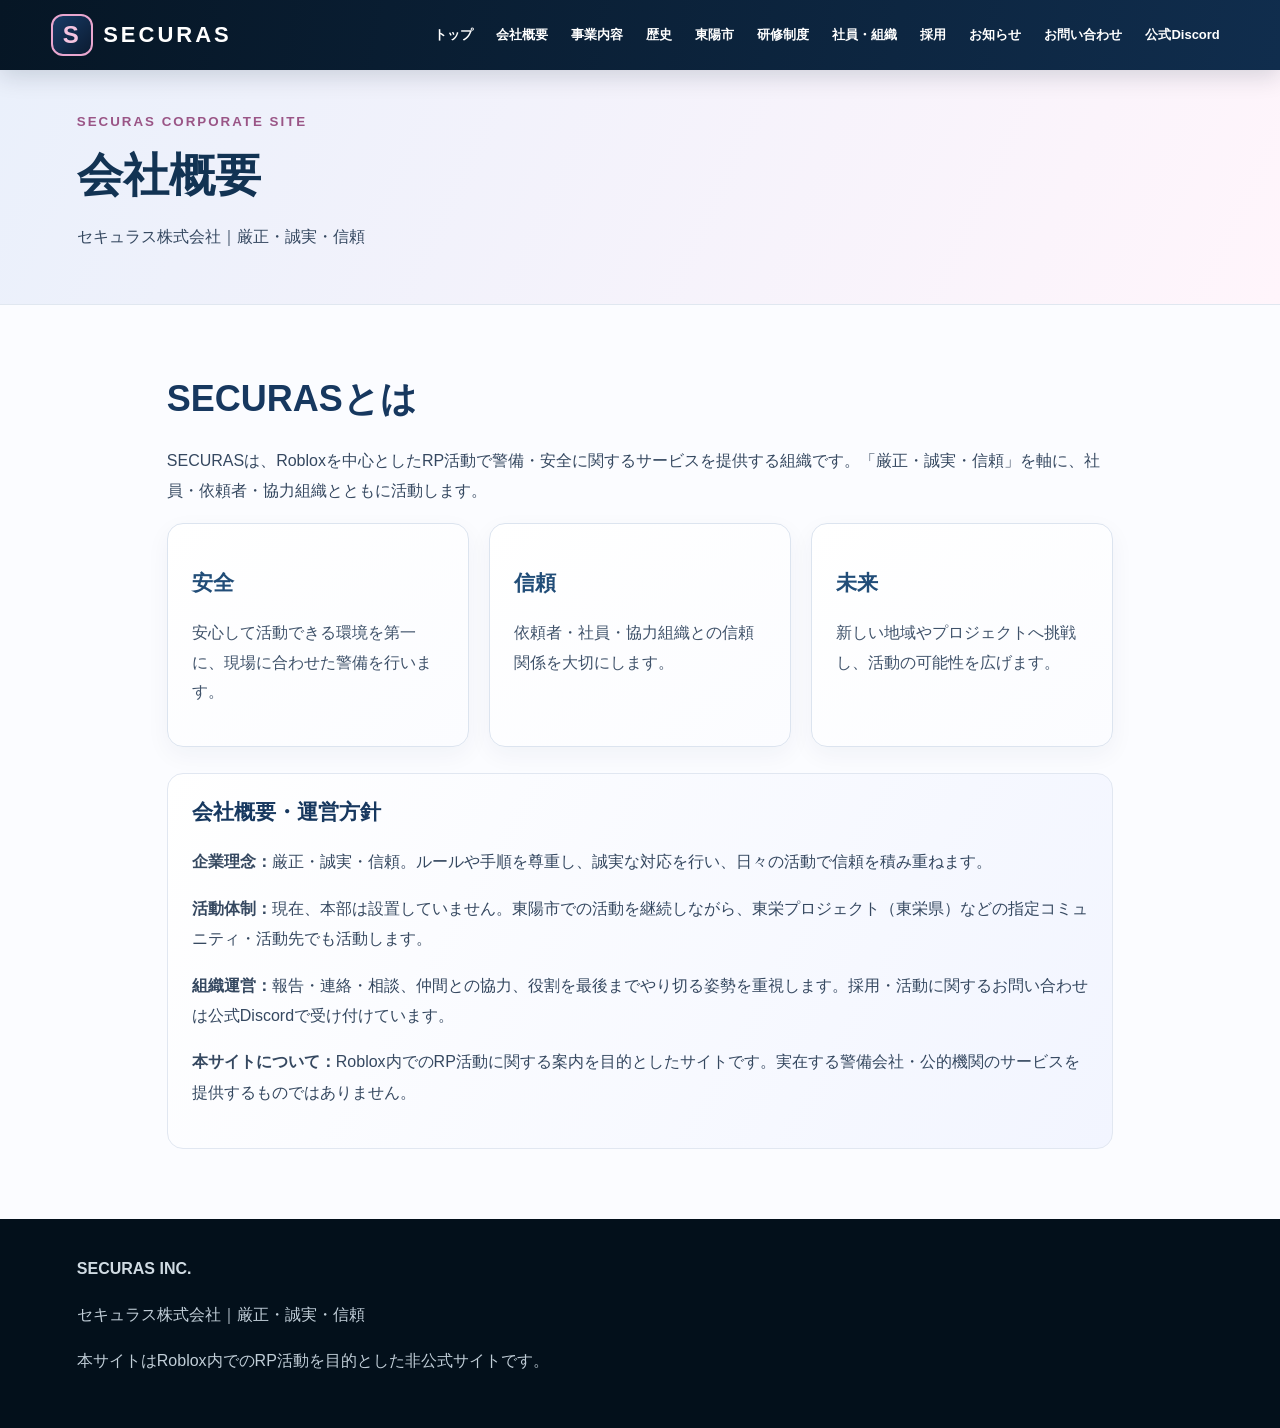
==== about.html @ ff401416 "Add separate SECURAS about page" ====
<!doctype html><html lang="ja"><head><meta charset="utf-8"><meta name="viewport" content="width=device-width,initial-scale=1"><title>会社概要｜SECURAS セキュラス株式会社</title><meta name="description" content="セキュラス株式会社の会社概要。厳正・誠実・信頼を理念に活動しています。"><style>html{scroll-behavior:smooth}body{margin:0;font-family:Arial,'Noto Sans JP',sans-serif;color:#102238;background:#f5f8fa}header{position:sticky;top:0;z-index:10;background:#061625;color:white;padding:18px 5%}header b{font-size:21px;letter-spacing:3px}nav{float:right}nav a{color:white;text-decoration:none;margin:0 8px;font-size:12px;font-weight:bold}.hero{padding:90px 7%;background:linear-gradient(120deg,#061a2d,#0d4d79);color:white}.hero h1{font-size:60px;margin:12px 0}.hero p{max-width:700px;line-height:2;color:#d8e5ed}.btn{display:inline-block;padding:12px 18px;margin:5px;border:1px solid #58b8ff;border-radius:5px;color:white;text-decoration:none;font-weight:bold;font-size:12px}.primary{background:#087de2}.wrap{max-width:1100px;margin:auto;padding:75px 6%}.alt{max-width:none;padding-left:calc((100% - 1100px)/2);padding-right:calc((100% - 1100px)/2);background:#edf3f7}h2{font-size:35px;color:#061a2d}.grid{display:grid;grid-template-columns:repeat(3,1fr);gap:18px}.card{background:white;border:1px solid #dbe4ec;border-radius:7px;padding:25px}.card h3{color:#153e61}.card p{line-height:1.9;color:#647487}.news{background:white;padding:20px 6%;border-block:1px solid #dbe4ec}.news div{margin:5px 0;font-size:13px}.badge{background:#147edc;color:white;padding:3px 7px;margin:0 8px;font-size:10px}.timeline{border-left:2px solid #c8d6e0;padding-left:28px}.event{margin-bottom:28px}.event p{color:#647487}.city{background:linear-gradient(110deg,#08243c,#0d4d79);color:white}.city h2{color:white;font-size:55px}.city p{color:#d9e7ef;line-height:2}.city .card{color:#102238}.city .card p{color:#647487}.notice{background:#eaf3fa;border-left:4px solid #1778b6;padding:20px;margin-bottom:20px}.contact{background:#061a2d;color:white}.contact h2{color:white}.contactgrid{display:grid;grid-template-columns:1fr 1fr;gap:18px}.contactbox{background:#0b2841;border:1px solid #31536b;border-radius:7px;padding:25px}.contactbox p{color:#bfd0db;line-height:1.9}footer{background:#03101b;color:#9fb1bd;padding:35px 6%}@media(max-width:800px){nav{display:none}.grid,.contactgrid{grid-template-columns:1fr}.hero h1{font-size:43px}.city h2{font-size:43px}.alt{padding-left:6%;padding-right:6%}}
/* SECURAS visibility and responsive polish */
*{box-sizing:border-box}
body{font-size:16px;line-height:1.85;color:#20334b;background:#fbfcff}
p,li{color:#354860;line-height:1.9}
h1,h2,h3,h4{color:#17385f;line-height:1.35}
h2{font-size:clamp(27px,3vw,36px);margin:0 0 22px}
h3{font-size:21px}
.hero{background:linear-gradient(120deg,#0a203c 0%,#174a78 58%,#8a79b9 100%);background-size:180% 180%;animation:securasGradient 18s ease infinite}
.hero h1,.hero p,.hero div{color:#fff}
.hero p{font-size:17px;max-width:760px}
header{display:flex;align-items:center;justify-content:space-between;gap:18px;padding:14px 4%;background:linear-gradient(100deg,#061625,#102d4d);box-shadow:0 6px 24px #071a2d28}
header b{display:inline-flex;align-items:center;gap:10px;color:#fff;font-size:22px;white-space:nowrap}
header b:before{content:"S";display:inline-flex;align-items:center;justify-content:center;width:38px;height:38px;border:2px solid #e9a7cf;border-radius:12px;background:linear-gradient(135deg,#183b66,#0b1b31);color:#f5c4e0;font-weight:900;font-size:24px}
nav{float:none;display:flex;flex-wrap:wrap;justify-content:flex-end;gap:5px}
nav a{display:inline-block;color:#fff!important;padding:8px 9px;margin:0!important;border-radius:8px;font-size:13px!important;line-height:1.4;white-space:nowrap}
nav a:hover,nav a:focus{background:#ffffff20;color:#f7cbe4!important}
.wrap{width:min(1100px,100%);padding:clamp(36px,5.5vw,75px) 6%}
.alt{padding-left:max(6%,calc((100% - 1100px)/2));padding-right:max(6%,calc((100% - 1100px)/2));background:linear-gradient(125deg,#f3f6fb,#f9f1f8)}
.grid{align-items:stretch;gap:20px}
.card{border-radius:16px;padding:24px;border-color:#dce4ef;box-shadow:0 8px 24px #1535550c;transition:transform .22s ease,box-shadow .22s ease;background:linear-gradient(145deg,#fff,#fbfcff)}
.card:hover{transform:translateY(-3px);box-shadow:0 15px 30px #15355518}
.card h3{color:#214d78}
.card p{font-size:15.5px;color:#3f526a}
.news{padding:22px max(6%,calc((100% - 1100px)/2));background:linear-gradient(105deg,#fff8fc,#f1f5ff);color:#20334b}
.news div{font-size:15px;line-height:1.8;padding:9px 0;border-bottom:1px solid #e3e8f1}
.news span:first-child{color:#344b69;font-weight:700}
.badge{display:inline-block;border-radius:999px;background:linear-gradient(110deg,#b35b93,#527ec1);padding:4px 10px;font-size:11px}
.timeline{border-left:3px solid #9baee0;padding-left:25px}
.event{position:relative;margin-bottom:26px;padding:20px 22px;border:1px solid #e1e6f0;border-radius:16px;background:linear-gradient(145deg,#fff,#fbf7fc);box-shadow:0 7px 22px #1535550a}
.event:before{content:"";position:absolute;left:-34px;top:25px;width:14px;height:14px;border-radius:50%;background:linear-gradient(135deg,#d88bb9,#7397d8);border:3px solid #fff}
.event p{color:#354860}
.city{background:linear-gradient(120deg,#08243c,#0d4d79 62%,#5b6fa6);color:#fff}
.city h2,.city h3,.city p{color:#fff}
.city .card h3{color:#17385f}.city .card p{color:#3f526a}
.notice{color:#273d58;background:linear-gradient(105deg,#f9e8f3,#e9efff);border-left-color:#c46da2;border-radius:0 12px 12px 0}
.contact{background:linear-gradient(120deg,#061a2d,#123b60 70%,#514b7d);color:#fff}
.contact h2,.contact h3,.contact p{color:#fff}
.contactbox{border-radius:15px;background:#ffffff12;border-color:#ffffff38}
.contactbox p{color:#e0e9f2}
.btn{border-radius:10px;font-size:14px;padding:12px 18px;line-height:1.5}
.primary{background:linear-gradient(110deg,#1479d1,#675fc4);border-color:transparent}
.representative-message{margin-top:28px;padding:24px;border-radius:18px;background:linear-gradient(115deg,#fff8fc,#eef2ff 58%,#eaf8f5);border:1px solid #e0e6f1;border-left:5px solid #d48ab9;box-shadow:0 10px 25px #0d2b4c10}
.representative-message h2{font-size:clamp(22px,2.5vw,29px);margin:8px 0 12px;color:#18385e}
.representative-message p{color:#354860;margin:9px 0}
.representative-message .rep-kicker{font-size:12px;font-weight:800;letter-spacing:2px;color:#934a7a}
.representative-message .rep-signature{text-align:right;font-weight:800;color:#17385f}
.company-detail{margin-top:26px;padding:24px;border-radius:16px;background:linear-gradient(120deg,#fff,#f2f5ff);border:1px solid #e1e7f1}
.company-detail h3{margin-top:0}
.brand-strip{display:grid;grid-template-columns:repeat(3,minmax(0,1fr));gap:16px;margin-top:26px}
.brand-tile{min-height:150px;border-radius:16px;padding:20px;display:flex;flex-direction:column;justify-content:flex-end;background:linear-gradient(140deg,#0b1e38,#174a78 60%,#7e6da8);color:white;border:1px solid #ffffff70}
.brand-tile strong{color:#fff;font-size:20px;letter-spacing:2px}
.brand-tile span{color:#f1d7e8;font-size:13px;margin-top:6px}
@keyframes securasGradient{0%,100%{background-position:0% 50%}50%{background-position:100% 50%}}
@media(max-width:980px){header{align-items:flex-start;flex-direction:column}nav{justify-content:flex-start;width:100%}nav a{font-size:12px!important}.grid{grid-template-columns:repeat(2,minmax(0,1fr))}}
@media(max-width:620px){body{font-size:15px}header{padding:12px 5%}nav{display:flex;flex-wrap:nowrap;overflow-x:auto;max-width:100%;padding-bottom:5px;justify-content:flex-start}nav a{flex:0 0 auto}.hero{padding:54px 6%}.hero h1{font-size:clamp(34px,9vw,43px)}.wrap{padding:40px 6%}.grid,.contactgrid,.brand-strip{grid-template-columns:1fr}.city h2{font-size:40px}.card{padding:20px}.representative-message{padding:19px}.event{padding:17px}.event:before{left:-34px}}
@media(prefers-reduced-motion:reduce){.hero{animation:none}.card{transition:none}}

*{box-sizing:border-box}body{font-size:16px;line-height:1.85;color:#20334b;background:#fbfcff}
p,li{color:#354860;line-height:1.9}h1,h2,h3,h4{color:#17385f;line-height:1.35}
header{display:flex;align-items:center;justify-content:space-between;gap:18px;padding:14px 4%;background:linear-gradient(100deg,#061625,#102d4d);box-shadow:0 6px 24px #071a2d28}
header b{display:inline-flex;align-items:center;gap:10px;color:#fff;font-size:22px;white-space:nowrap}
header b:before{content:"S";display:inline-flex;align-items:center;justify-content:center;width:38px;height:38px;border:2px solid #e9a7cf;border-radius:12px;background:linear-gradient(135deg,#183b66,#0b1b31);color:#f5c4e0;font-weight:900;font-size:24px}
nav{float:none;display:flex;flex-wrap:wrap;justify-content:flex-end;gap:5px}
nav a{display:inline-block;color:white!important;text-decoration:none;padding:8px 9px;border-radius:8px;font-size:13px;font-weight:bold;line-height:1.4;white-space:nowrap}
nav a:hover,nav a:focus{background:#ffffff20;color:#f7cbe4!important}
.page-heading{padding:36px 6%;background:linear-gradient(115deg,#eaf0fb,#fff5fb);border-bottom:1px solid #e0e7f0}
.page-heading small{font-weight:800;letter-spacing:2px;color:#9a5586}
.page-heading h1{font-size:clamp(30px,4vw,46px);margin:8px 0;color:#123353}
.wrap{width:min(1100px,100%);padding:clamp(36px,5.5vw,75px) 6%;margin:auto}
.alt{padding-left:max(6%,calc((100% - 1100px)/2));padding-right:max(6%,calc((100% - 1100px)/2));background:linear-gradient(125deg,#f3f6fb,#f9f1f8)}
.grid{align-items:stretch;gap:20px}.card{border-radius:16px;padding:24px;border:1px solid #dce4ef;box-shadow:0 8px 24px #1535550c;transition:transform .22s ease,box-shadow .22s ease;background:linear-gradient(145deg,#fff,#fbfcff)}
.card:hover{transform:translateY(-3px);box-shadow:0 15px 30px #15355518}.card h3{color:#214d78}.card p{font-size:15.5px;color:#3f526a}
.news{padding:22px max(6%,calc((100% - 1100px)/2));background:linear-gradient(105deg,#fff8fc,#f1f5ff);color:#20334b}
.news div{font-size:15px;line-height:1.8;padding:9px 0;border-bottom:1px solid #e3e8f1}
.badge{display:inline-block;border-radius:999px;background:linear-gradient(110deg,#b35b93,#527ec1);color:white;padding:4px 10px;font-size:11px}
.timeline{border-left:3px solid #9baee0;padding-left:25px}.event{position:relative;margin-bottom:26px;padding:20px 22px;border:1px solid #e1e6f0;border-radius:16px;background:linear-gradient(145deg,#fff,#fbf7fc);box-shadow:0 7px 22px #1535550a}
.event:before{content:"";position:absolute;left:-34px;top:25px;width:14px;height:14px;border-radius:50%;background:linear-gradient(135deg,#d88bb9,#7397d8);border:3px solid #fff}
.city{background:linear-gradient(120deg,#08243c,#0d4d79 62%,#5b6fa6);color:white}.city h2,.city h3,.city p{color:white}.city .card h3{color:#17385f}.city .card p{color:#3f526a}
.notice{color:#273d58;background:linear-gradient(105deg,#f9e8f3,#e9efff);border-left:4px solid #c46da2;border-radius:0 12px 12px 0;padding:20px;margin-bottom:20px}
.contact{background:linear-gradient(120deg,#061a2d,#123b60 70%,#514b7d);color:white}.contact h2,.contact h3,.contact p{color:white}
.contactgrid{display:grid;grid-template-columns:repeat(2,minmax(0,1fr));gap:18px}.contactbox{border-radius:15px;background:#ffffff12;border:1px solid #ffffff38;padding:25px}.contactbox p{color:#e0e9f2}
.btn{display:inline-block;border-radius:10px;font-size:14px;padding:12px 18px;line-height:1.5;margin:5px;border:1px solid #58b8ff;color:inherit;text-decoration:none;font-weight:bold}
.primary{background:linear-gradient(110deg,#1479d1,#675fc4);border-color:transparent;color:white}
.representative-message{margin:28px auto;padding:24px;border-radius:18px;background:linear-gradient(115deg,#fff8fc,#eef2ff 58%,#eaf8f5);border:1px solid #e0e6f1;border-left:5px solid #d48ab9;box-shadow:0 10px 25px #0d2b4c10;max-width:1100px}
.representative-message h2{font-size:clamp(22px,2.5vw,29px);margin:8px 0 12px;color:#18385e}
.representative-message .rep-kicker{font-size:12px;font-weight:800;letter-spacing:2px;color:#934a7a}
.representative-message .rep-signature{text-align:right;font-weight:800;color:#17385f}
.company-detail{margin-top:26px;padding:24px;border-radius:16px;background:linear-gradient(120deg,#fff,#f2f5ff);border:1px solid #e1e7f1}
.brand-strip{display:grid;grid-template-columns:repeat(3,minmax(0,1fr));gap:16px;margin:26px auto;max-width:1100px}
.brand-tile{min-height:150px;border-radius:16px;padding:20px;display:flex;flex-direction:column;justify-content:flex-end;background:linear-gradient(140deg,#0b1e38,#174a78 60%,#7e6da8);color:white;border:1px solid #ffffff70}
.brand-tile strong{color:white;font-size:20px;letter-spacing:2px}.brand-tile span{color:#f1d7e8;font-size:13px;margin-top:6px}
footer{background:#03101b;color:#d0dbe3;padding:35px 6%}footer p{color:#c1ced8}
@keyframes securasGradient{0%,100%{background-position:0% 50%}50%{background-position:100% 50%}}
.hero{background:linear-gradient(120deg,#0a203c 0%,#174a78 58%,#8a79b9 100%);background-size:180% 180%;animation:securasGradient 18s ease infinite;color:white}
.hero h1,.hero p,.hero div{color:white}.hero p{font-size:17px;max-width:760px}
@media(max-width:980px){header{align-items:flex-start;flex-direction:column}nav{justify-content:flex-start;width:100%}.grid{grid-template-columns:repeat(2,minmax(0,1fr))}}
@media(max-width:620px){body{font-size:15px}header{padding:12px 5%}nav{flex-wrap:nowrap;overflow-x:auto;max-width:100%;padding-bottom:5px;justify-content:flex-start}nav a{flex:0 0 auto}.hero{padding:54px 6%}.hero h1{font-size:clamp(34px,9vw,43px)}.wrap{padding:40px 6%}.grid,.contactgrid,.brand-strip{grid-template-columns:1fr}.city h2{font-size:40px}.card{padding:20px}.event{padding:17px}.event:before{left:-34px}}
@media(prefers-reduced-motion:reduce){.hero{animation:none}.card{transition:none}}
</style></head><body><header><a href="index.html" style="color:white;text-decoration:none"><b>SECURAS</b></a><nav><a href="index.html">トップ</a><a href="about.html">会社概要</a><a href="business.html">事業内容</a><a href="history.html">歴史</a><a href="toyo.html">東陽市</a><a href="training.html">研修制度</a><a href="people.html">社員・組織</a><a href="recruit.html">採用</a><a href="news.html">お知らせ</a><a href="contact.html">お問い合わせ</a><a href="https://discord.gg/m7aD3rVCu8" target="_blank" rel="noopener">公式Discord</a></nav></header><div class="page-heading"><small>SECURAS CORPORATE SITE</small><h1>会社概要</h1><p>セキュラス株式会社｜厳正・誠実・信頼</p></div><section class="wrap" id="about"><h2>SECURASとは</h2><p>SECURASは、Robloxを中心としたRP活動で警備・安全に関するサービスを提供する組織です。「厳正・誠実・信頼」を軸に、社員・依頼者・協力組織とともに活動します。</p><div class="grid"><div class="card"><h3>安全</h3><p>安心して活動できる環境を第一に、現場に合わせた警備を行います。</p></div><div class="card"><h3>信頼</h3><p>依頼者・社員・協力組織との信頼関係を大切にします。</p></div><div class="card"><h3>未来</h3><p>新しい地域やプロジェクトへ挑戦し、活動の可能性を広げます。</p></div></div><div class="company-detail"><h3>会社概要・運営方針</h3><p><strong>企業理念：</strong>厳正・誠実・信頼。ルールや手順を尊重し、誠実な対応を行い、日々の活動で信頼を積み重ねます。</p><p><strong>活動体制：</strong>現在、本部は設置していません。東陽市での活動を継続しながら、東栄プロジェクト（東栄県）などの指定コミュニティ・活動先でも活動します。</p><p><strong>組織運営：</strong>報告・連絡・相談、仲間との協力、役割を最後までやり切る姿勢を重視します。採用・活動に関するお問い合わせは公式Discordで受け付けています。</p><p><strong>本サイトについて：</strong>Roblox内でのRP活動に関する案内を目的としたサイトです。実在する警備会社・公的機関のサービスを提供するものではありません。</p></div></div></section><footer><b>SECURAS INC.</b><p>セキュラス株式会社｜厳正・誠実・信頼</p><p>本サイトはRoblox内でのRP活動を目的とした非公式サイトです。</p></footer></body></html>
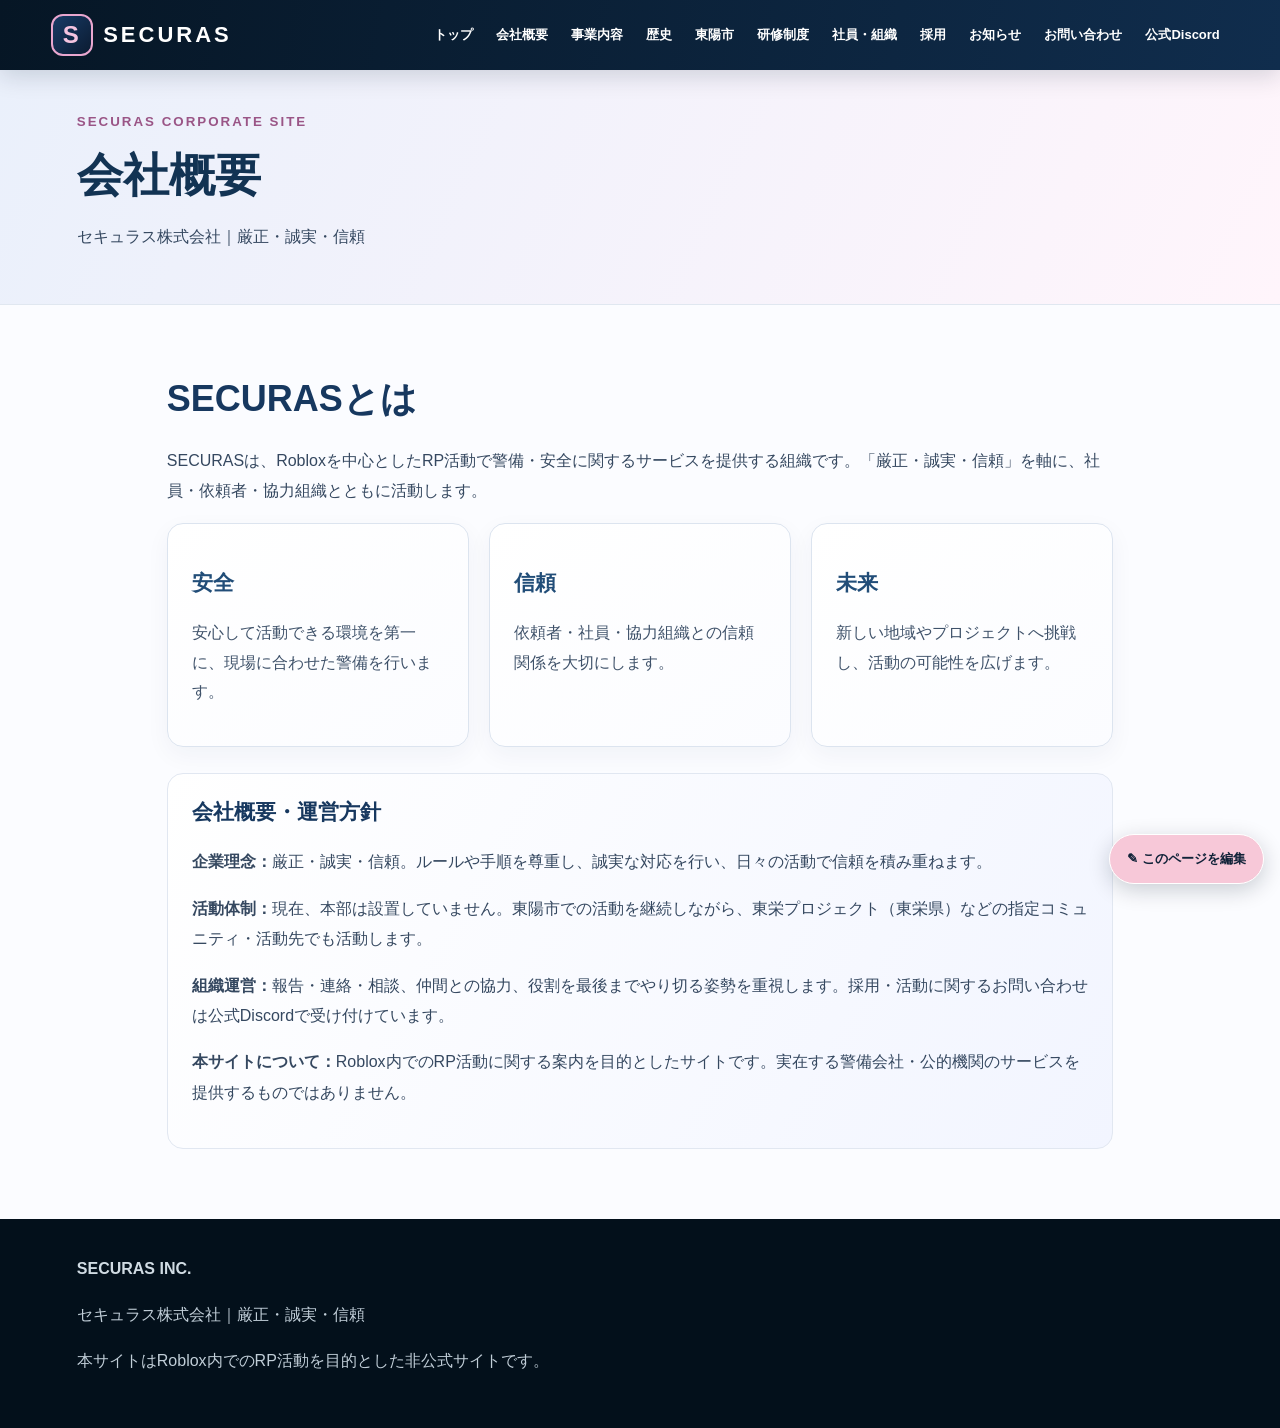
==== commit 85abd77b: "Add page-level edit shortcut" ====
--- a/about.html
+++ b/about.html
@@ -97,4 +97,4 @@
 @media(max-width:980px){header{align-items:flex-start;flex-direction:column}nav{justify-content:flex-start;width:100%}.grid{grid-template-columns:repeat(2,minmax(0,1fr))}}
 @media(max-width:620px){body{font-size:15px}header{padding:12px 5%}nav{flex-wrap:nowrap;overflow-x:auto;max-width:100%;padding-bottom:5px;justify-content:flex-start}nav a{flex:0 0 auto}.hero{padding:54px 6%}.hero h1{font-size:clamp(34px,9vw,43px)}.wrap{padding:40px 6%}.grid,.contactgrid,.brand-strip{grid-template-columns:1fr}.city h2{font-size:40px}.card{padding:20px}.event{padding:17px}.event:before{left:-34px}}
 @media(prefers-reduced-motion:reduce){.hero{animation:none}.card{transition:none}}
-</style></head><body><header><a href="index.html" style="color:white;text-decoration:none"><b>SECURAS</b></a><nav><a href="index.html">トップ</a><a href="about.html">会社概要</a><a href="business.html">事業内容</a><a href="history.html">歴史</a><a href="toyo.html">東陽市</a><a href="training.html">研修制度</a><a href="people.html">社員・組織</a><a href="recruit.html">採用</a><a href="news.html">お知らせ</a><a href="contact.html">お問い合わせ</a><a href="https://discord.gg/m7aD3rVCu8" target="_blank" rel="noopener">公式Discord</a></nav></header><div class="page-heading"><small>SECURAS CORPORATE SITE</small><h1>会社概要</h1><p>セキュラス株式会社｜厳正・誠実・信頼</p></div><section class="wrap" id="about"><h2>SECURASとは</h2><p>SECURASは、Robloxを中心としたRP活動で警備・安全に関するサービスを提供する組織です。「厳正・誠実・信頼」を軸に、社員・依頼者・協力組織とともに活動します。</p><div class="grid"><div class="card"><h3>安全</h3><p>安心して活動できる環境を第一に、現場に合わせた警備を行います。</p></div><div class="card"><h3>信頼</h3><p>依頼者・社員・協力組織との信頼関係を大切にします。</p></div><div class="card"><h3>未来</h3><p>新しい地域やプロジェクトへ挑戦し、活動の可能性を広げます。</p></div></div><div class="company-detail"><h3>会社概要・運営方針</h3><p><strong>企業理念：</strong>厳正・誠実・信頼。ルールや手順を尊重し、誠実な対応を行い、日々の活動で信頼を積み重ねます。</p><p><strong>活動体制：</strong>現在、本部は設置していません。東陽市での活動を継続しながら、東栄プロジェクト（東栄県）などの指定コミュニティ・活動先でも活動します。</p><p><strong>組織運営：</strong>報告・連絡・相談、仲間との協力、役割を最後までやり切る姿勢を重視します。採用・活動に関するお問い合わせは公式Discordで受け付けています。</p><p><strong>本サイトについて：</strong>Roblox内でのRP活動に関する案内を目的としたサイトです。実在する警備会社・公的機関のサービスを提供するものではありません。</p></div></div></section><footer><b>SECURAS INC.</b><p>セキュラス株式会社｜厳正・誠実・信頼</p><p>本サイトはRoblox内でのRP活動を目的とした非公式サイトです。</p></footer></body></html>+</style></head><body><header><a href="index.html" style="color:white;text-decoration:none"><b>SECURAS</b></a><nav><a href="index.html">トップ</a><a href="about.html">会社概要</a><a href="business.html">事業内容</a><a href="history.html">歴史</a><a href="toyo.html">東陽市</a><a href="training.html">研修制度</a><a href="people.html">社員・組織</a><a href="recruit.html">採用</a><a href="news.html">お知らせ</a><a href="contact.html">お問い合わせ</a><a href="https://discord.gg/m7aD3rVCu8" target="_blank" rel="noopener">公式Discord</a></nav></header><div class="page-heading"><small>SECURAS CORPORATE SITE</small><h1>会社概要</h1><p>セキュラス株式会社｜厳正・誠実・信頼</p></div><section class="wrap" id="about"><h2>SECURASとは</h2><p>SECURASは、Robloxを中心としたRP活動で警備・安全に関するサービスを提供する組織です。「厳正・誠実・信頼」を軸に、社員・依頼者・協力組織とともに活動します。</p><div class="grid"><div class="card"><h3>安全</h3><p>安心して活動できる環境を第一に、現場に合わせた警備を行います。</p></div><div class="card"><h3>信頼</h3><p>依頼者・社員・協力組織との信頼関係を大切にします。</p></div><div class="card"><h3>未来</h3><p>新しい地域やプロジェクトへ挑戦し、活動の可能性を広げます。</p></div></div><div class="company-detail"><h3>会社概要・運営方針</h3><p><strong>企業理念：</strong>厳正・誠実・信頼。ルールや手順を尊重し、誠実な対応を行い、日々の活動で信頼を積み重ねます。</p><p><strong>活動体制：</strong>現在、本部は設置していません。東陽市での活動を継続しながら、東栄プロジェクト（東栄県）などの指定コミュニティ・活動先でも活動します。</p><p><strong>組織運営：</strong>報告・連絡・相談、仲間との協力、役割を最後までやり切る姿勢を重視します。採用・活動に関するお問い合わせは公式Discordで受け付けています。</p><p><strong>本サイトについて：</strong>Roblox内でのRP活動に関する案内を目的としたサイトです。実在する警備会社・公的機関のサービスを提供するものではありません。</p></div></div></section><footer><b>SECURAS INC.</b><p>セキュラス株式会社｜厳正・誠実・信頼</p><p>本サイトはRoblox内でのRP活動を目的とした非公式サイトです。</p></footer><a class="securas-edit-link" href="https://github.com/Oshun1019/-securas-website/edit/main/about.html" target="_blank" rel="noopener">✎ このページを編集</a><style>.securas-edit-link{position:fixed;right:16px;bottom:16px;z-index:9999;background:#f7c8d8;color:#102238;text-decoration:none;font-size:13px;font-weight:700;padding:12px 17px;border-radius:999px;box-shadow:0 6px 22px #06162533;border:1px solid #fff;transition:transform .2s,box-shadow .2s}.securas-edit-link:hover{transform:translateY(-2px);box-shadow:0 9px 26px #06162544}@media(max-width:600px){.securas-edit-link{right:10px;bottom:10px;padding:10px 13px;font-size:12px}}</style></body></html>
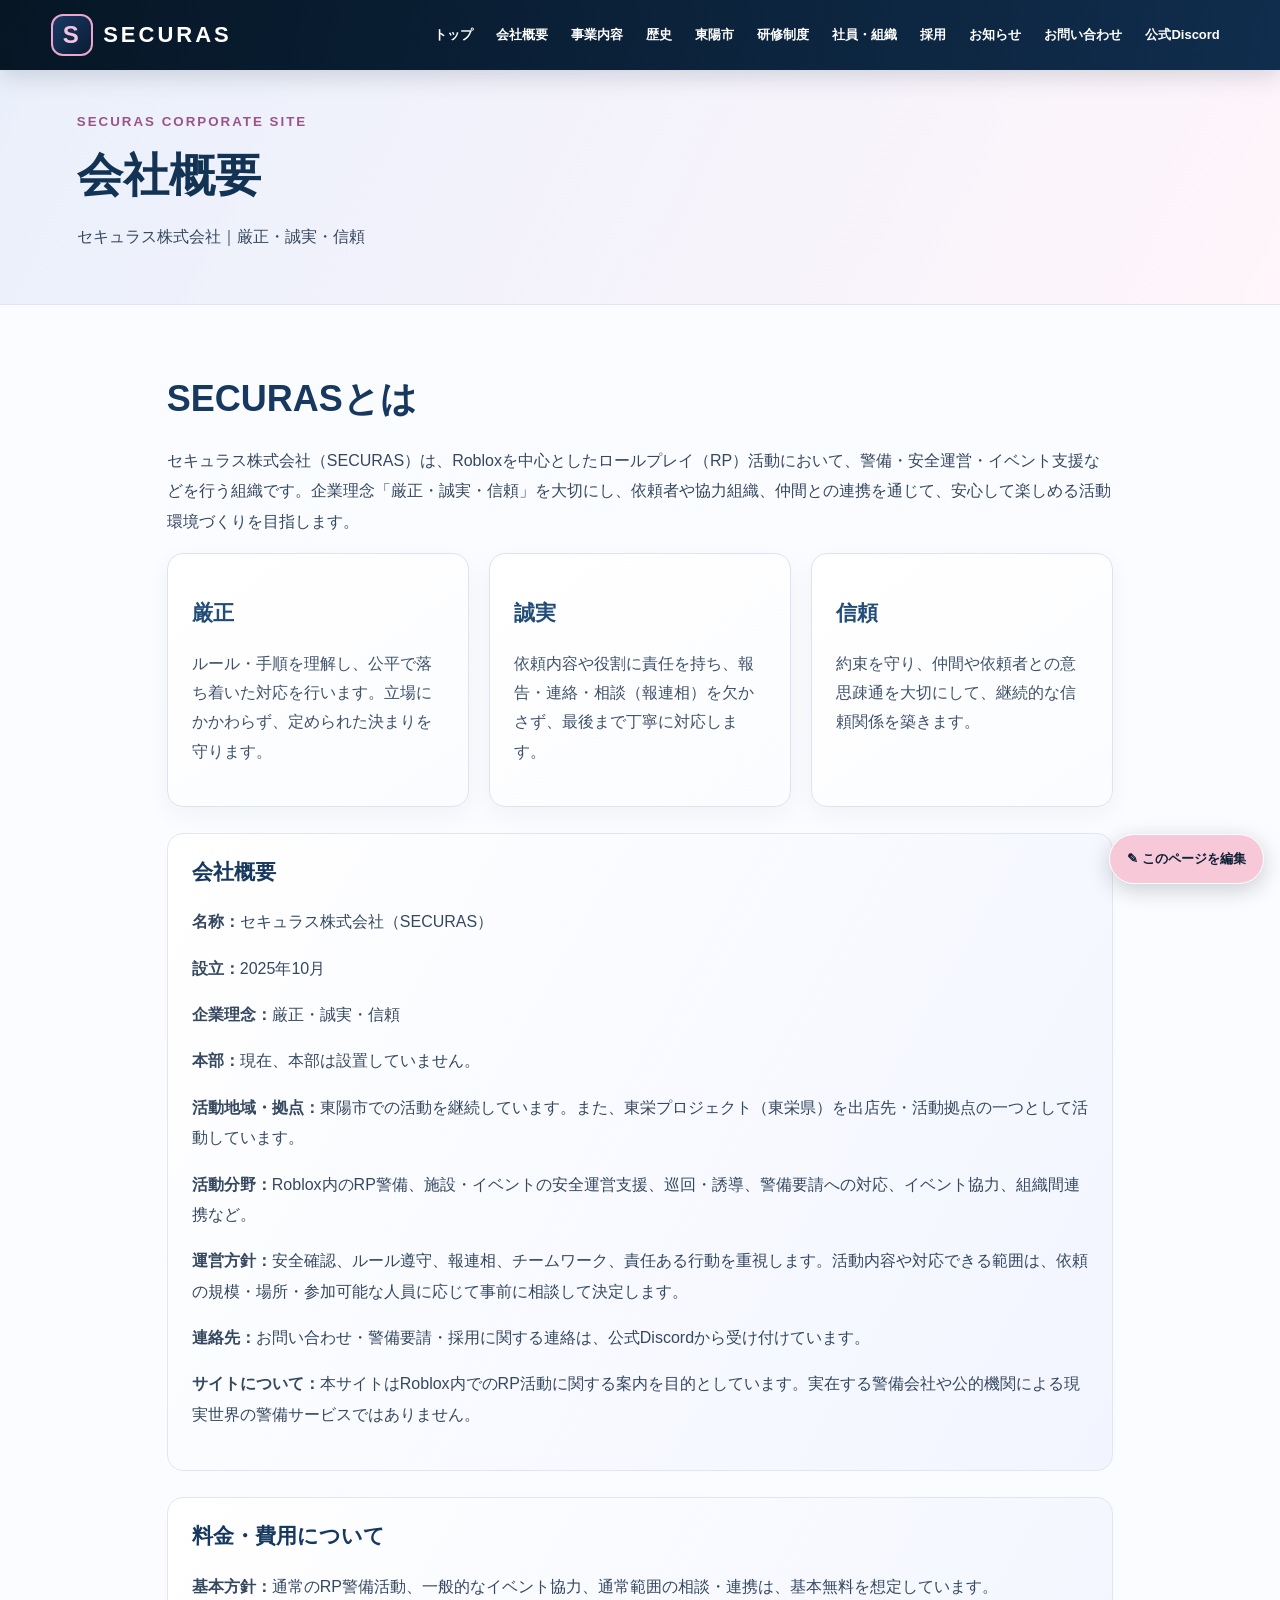
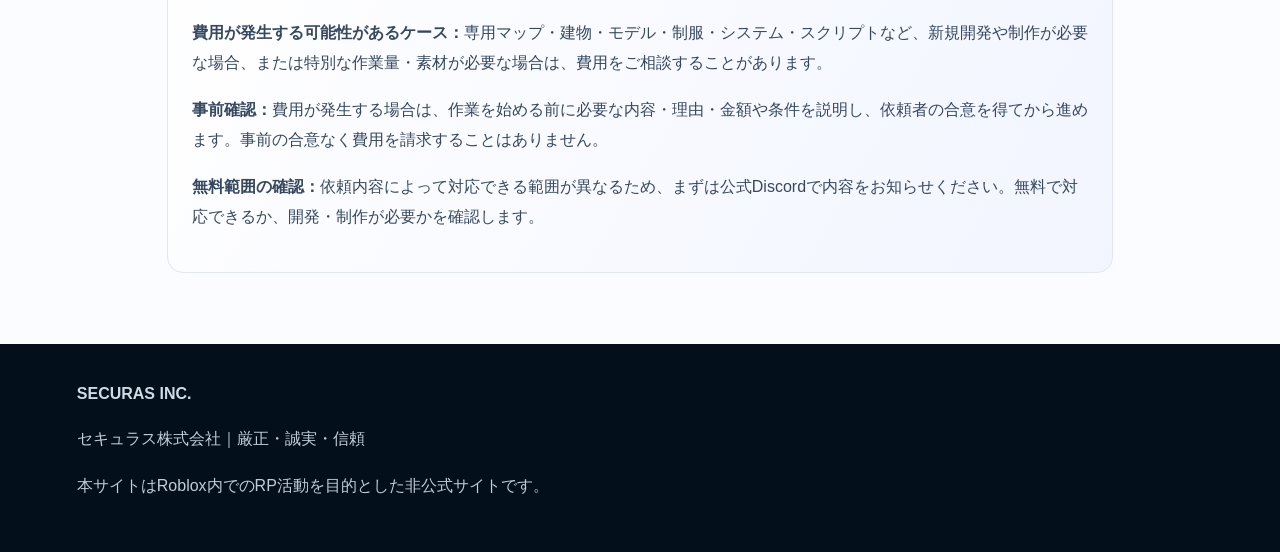
==== commit 97fad436: "Expand company profile, services and pricing policy" ====
--- a/about.html
+++ b/about.html
@@ -1,100 +1,28 @@
-<!doctype html><html lang="ja"><head><meta charset="utf-8"><meta name="viewport" content="width=device-width,initial-scale=1"><title>会社概要｜SECURAS セキュラス株式会社</title><meta name="description" content="セキュラス株式会社の会社概要。厳正・誠実・信頼を理念に活動しています。"><style>html{scroll-behavior:smooth}body{margin:0;font-family:Arial,'Noto Sans JP',sans-serif;color:#102238;background:#f5f8fa}header{position:sticky;top:0;z-index:10;background:#061625;color:white;padding:18px 5%}header b{font-size:21px;letter-spacing:3px}nav{float:right}nav a{color:white;text-decoration:none;margin:0 8px;font-size:12px;font-weight:bold}.hero{padding:90px 7%;background:linear-gradient(120deg,#061a2d,#0d4d79);color:white}.hero h1{font-size:60px;margin:12px 0}.hero p{max-width:700px;line-height:2;color:#d8e5ed}.btn{display:inline-block;padding:12px 18px;margin:5px;border:1px solid #58b8ff;border-radius:5px;color:white;text-decoration:none;font-weight:bold;font-size:12px}.primary{background:#087de2}.wrap{max-width:1100px;margin:auto;padding:75px 6%}.alt{max-width:none;padding-left:calc((100% - 1100px)/2);padding-right:calc((100% - 1100px)/2);background:#edf3f7}h2{font-size:35px;color:#061a2d}.grid{display:grid;grid-template-columns:repeat(3,1fr);gap:18px}.card{background:white;border:1px solid #dbe4ec;border-radius:7px;padding:25px}.card h3{color:#153e61}.card p{line-height:1.9;color:#647487}.news{background:white;padding:20px 6%;border-block:1px solid #dbe4ec}.news div{margin:5px 0;font-size:13px}.badge{background:#147edc;color:white;padding:3px 7px;margin:0 8px;font-size:10px}.timeline{border-left:2px solid #c8d6e0;padding-left:28px}.event{margin-bottom:28px}.event p{color:#647487}.city{background:linear-gradient(110deg,#08243c,#0d4d79);color:white}.city h2{color:white;font-size:55px}.city p{color:#d9e7ef;line-height:2}.city .card{color:#102238}.city .card p{color:#647487}.notice{background:#eaf3fa;border-left:4px solid #1778b6;padding:20px;margin-bottom:20px}.contact{background:#061a2d;color:white}.contact h2{color:white}.contactgrid{display:grid;grid-template-columns:1fr 1fr;gap:18px}.contactbox{background:#0b2841;border:1px solid #31536b;border-radius:7px;padding:25px}.contactbox p{color:#bfd0db;line-height:1.9}footer{background:#03101b;color:#9fb1bd;padding:35px 6%}@media(max-width:800px){nav{display:none}.grid,.contactgrid{grid-template-columns:1fr}.hero h1{font-size:43px}.city h2{font-size:43px}.alt{padding-left:6%;padding-right:6%}}
-/* SECURAS visibility and responsive polish */
-*{box-sizing:border-box}
-body{font-size:16px;line-height:1.85;color:#20334b;background:#fbfcff}
-p,li{color:#354860;line-height:1.9}
-h1,h2,h3,h4{color:#17385f;line-height:1.35}
-h2{font-size:clamp(27px,3vw,36px);margin:0 0 22px}
-h3{font-size:21px}
-.hero{background:linear-gradient(120deg,#0a203c 0%,#174a78 58%,#8a79b9 100%);background-size:180% 180%;animation:securasGradient 18s ease infinite}
-.hero h1,.hero p,.hero div{color:#fff}
-.hero p{font-size:17px;max-width:760px}
-header{display:flex;align-items:center;justify-content:space-between;gap:18px;padding:14px 4%;background:linear-gradient(100deg,#061625,#102d4d);box-shadow:0 6px 24px #071a2d28}
-header b{display:inline-flex;align-items:center;gap:10px;color:#fff;font-size:22px;white-space:nowrap}
-header b:before{content:"S";display:inline-flex;align-items:center;justify-content:center;width:38px;height:38px;border:2px solid #e9a7cf;border-radius:12px;background:linear-gradient(135deg,#183b66,#0b1b31);color:#f5c4e0;font-weight:900;font-size:24px}
-nav{float:none;display:flex;flex-wrap:wrap;justify-content:flex-end;gap:5px}
-nav a{display:inline-block;color:#fff!important;padding:8px 9px;margin:0!important;border-radius:8px;font-size:13px!important;line-height:1.4;white-space:nowrap}
-nav a:hover,nav a:focus{background:#ffffff20;color:#f7cbe4!important}
-.wrap{width:min(1100px,100%);padding:clamp(36px,5.5vw,75px) 6%}
-.alt{padding-left:max(6%,calc((100% - 1100px)/2));padding-right:max(6%,calc((100% - 1100px)/2));background:linear-gradient(125deg,#f3f6fb,#f9f1f8)}
-.grid{align-items:stretch;gap:20px}
-.card{border-radius:16px;padding:24px;border-color:#dce4ef;box-shadow:0 8px 24px #1535550c;transition:transform .22s ease,box-shadow .22s ease;background:linear-gradient(145deg,#fff,#fbfcff)}
-.card:hover{transform:translateY(-3px);box-shadow:0 15px 30px #15355518}
-.card h3{color:#214d78}
-.card p{font-size:15.5px;color:#3f526a}
-.news{padding:22px max(6%,calc((100% - 1100px)/2));background:linear-gradient(105deg,#fff8fc,#f1f5ff);color:#20334b}
-.news div{font-size:15px;line-height:1.8;padding:9px 0;border-bottom:1px solid #e3e8f1}
-.news span:first-child{color:#344b69;font-weight:700}
-.badge{display:inline-block;border-radius:999px;background:linear-gradient(110deg,#b35b93,#527ec1);padding:4px 10px;font-size:11px}
-.timeline{border-left:3px solid #9baee0;padding-left:25px}
-.event{position:relative;margin-bottom:26px;padding:20px 22px;border:1px solid #e1e6f0;border-radius:16px;background:linear-gradient(145deg,#fff,#fbf7fc);box-shadow:0 7px 22px #1535550a}
-.event:before{content:"";position:absolute;left:-34px;top:25px;width:14px;height:14px;border-radius:50%;background:linear-gradient(135deg,#d88bb9,#7397d8);border:3px solid #fff}
-.event p{color:#354860}
-.city{background:linear-gradient(120deg,#08243c,#0d4d79 62%,#5b6fa6);color:#fff}
-.city h2,.city h3,.city p{color:#fff}
-.city .card h3{color:#17385f}.city .card p{color:#3f526a}
-.notice{color:#273d58;background:linear-gradient(105deg,#f9e8f3,#e9efff);border-left-color:#c46da2;border-radius:0 12px 12px 0}
-.contact{background:linear-gradient(120deg,#061a2d,#123b60 70%,#514b7d);color:#fff}
-.contact h2,.contact h3,.contact p{color:#fff}
-.contactbox{border-radius:15px;background:#ffffff12;border-color:#ffffff38}
-.contactbox p{color:#e0e9f2}
-.btn{border-radius:10px;font-size:14px;padding:12px 18px;line-height:1.5}
-.primary{background:linear-gradient(110deg,#1479d1,#675fc4);border-color:transparent}
-.representative-message{margin-top:28px;padding:24px;border-radius:18px;background:linear-gradient(115deg,#fff8fc,#eef2ff 58%,#eaf8f5);border:1px solid #e0e6f1;border-left:5px solid #d48ab9;box-shadow:0 10px 25px #0d2b4c10}
-.representative-message h2{font-size:clamp(22px,2.5vw,29px);margin:8px 0 12px;color:#18385e}
-.representative-message p{color:#354860;margin:9px 0}
-.representative-message .rep-kicker{font-size:12px;font-weight:800;letter-spacing:2px;color:#934a7a}
-.representative-message .rep-signature{text-align:right;font-weight:800;color:#17385f}
-.company-detail{margin-top:26px;padding:24px;border-radius:16px;background:linear-gradient(120deg,#fff,#f2f5ff);border:1px solid #e1e7f1}
-.company-detail h3{margin-top:0}
-.brand-strip{display:grid;grid-template-columns:repeat(3,minmax(0,1fr));gap:16px;margin-top:26px}
-.brand-tile{min-height:150px;border-radius:16px;padding:20px;display:flex;flex-direction:column;justify-content:flex-end;background:linear-gradient(140deg,#0b1e38,#174a78 60%,#7e6da8);color:white;border:1px solid #ffffff70}
-.brand-tile strong{color:#fff;font-size:20px;letter-spacing:2px}
-.brand-tile span{color:#f1d7e8;font-size:13px;margin-top:6px}
-@keyframes securasGradient{0%,100%{background-position:0% 50%}50%{background-position:100% 50%}}
-@media(max-width:980px){header{align-items:flex-start;flex-direction:column}nav{justify-content:flex-start;width:100%}nav a{font-size:12px!important}.grid{grid-template-columns:repeat(2,minmax(0,1fr))}}
-@media(max-width:620px){body{font-size:15px}header{padding:12px 5%}nav{display:flex;flex-wrap:nowrap;overflow-x:auto;max-width:100%;padding-bottom:5px;justify-content:flex-start}nav a{flex:0 0 auto}.hero{padding:54px 6%}.hero h1{font-size:clamp(34px,9vw,43px)}.wrap{padding:40px 6%}.grid,.contactgrid,.brand-strip{grid-template-columns:1fr}.city h2{font-size:40px}.card{padding:20px}.representative-message{padding:19px}.event{padding:17px}.event:before{left:-34px}}
-@media(prefers-reduced-motion:reduce){.hero{animation:none}.card{transition:none}}
-
-*{box-sizing:border-box}body{font-size:16px;line-height:1.85;color:#20334b;background:#fbfcff}
-p,li{color:#354860;line-height:1.9}h1,h2,h3,h4{color:#17385f;line-height:1.35}
-header{display:flex;align-items:center;justify-content:space-between;gap:18px;padding:14px 4%;background:linear-gradient(100deg,#061625,#102d4d);box-shadow:0 6px 24px #071a2d28}
-header b{display:inline-flex;align-items:center;gap:10px;color:#fff;font-size:22px;white-space:nowrap}
-header b:before{content:"S";display:inline-flex;align-items:center;justify-content:center;width:38px;height:38px;border:2px solid #e9a7cf;border-radius:12px;background:linear-gradient(135deg,#183b66,#0b1b31);color:#f5c4e0;font-weight:900;font-size:24px}
-nav{float:none;display:flex;flex-wrap:wrap;justify-content:flex-end;gap:5px}
-nav a{display:inline-block;color:white!important;text-decoration:none;padding:8px 9px;border-radius:8px;font-size:13px;font-weight:bold;line-height:1.4;white-space:nowrap}
-nav a:hover,nav a:focus{background:#ffffff20;color:#f7cbe4!important}
-.page-heading{padding:36px 6%;background:linear-gradient(115deg,#eaf0fb,#fff5fb);border-bottom:1px solid #e0e7f0}
-.page-heading small{font-weight:800;letter-spacing:2px;color:#9a5586}
-.page-heading h1{font-size:clamp(30px,4vw,46px);margin:8px 0;color:#123353}
-.wrap{width:min(1100px,100%);padding:clamp(36px,5.5vw,75px) 6%;margin:auto}
-.alt{padding-left:max(6%,calc((100% - 1100px)/2));padding-right:max(6%,calc((100% - 1100px)/2));background:linear-gradient(125deg,#f3f6fb,#f9f1f8)}
-.grid{align-items:stretch;gap:20px}.card{border-radius:16px;padding:24px;border:1px solid #dce4ef;box-shadow:0 8px 24px #1535550c;transition:transform .22s ease,box-shadow .22s ease;background:linear-gradient(145deg,#fff,#fbfcff)}
-.card:hover{transform:translateY(-3px);box-shadow:0 15px 30px #15355518}.card h3{color:#214d78}.card p{font-size:15.5px;color:#3f526a}
-.news{padding:22px max(6%,calc((100% - 1100px)/2));background:linear-gradient(105deg,#fff8fc,#f1f5ff);color:#20334b}
-.news div{font-size:15px;line-height:1.8;padding:9px 0;border-bottom:1px solid #e3e8f1}
-.badge{display:inline-block;border-radius:999px;background:linear-gradient(110deg,#b35b93,#527ec1);color:white;padding:4px 10px;font-size:11px}
-.timeline{border-left:3px solid #9baee0;padding-left:25px}.event{position:relative;margin-bottom:26px;padding:20px 22px;border:1px solid #e1e6f0;border-radius:16px;background:linear-gradient(145deg,#fff,#fbf7fc);box-shadow:0 7px 22px #1535550a}
-.event:before{content:"";position:absolute;left:-34px;top:25px;width:14px;height:14px;border-radius:50%;background:linear-gradient(135deg,#d88bb9,#7397d8);border:3px solid #fff}
-.city{background:linear-gradient(120deg,#08243c,#0d4d79 62%,#5b6fa6);color:white}.city h2,.city h3,.city p{color:white}.city .card h3{color:#17385f}.city .card p{color:#3f526a}
-.notice{color:#273d58;background:linear-gradient(105deg,#f9e8f3,#e9efff);border-left:4px solid #c46da2;border-radius:0 12px 12px 0;padding:20px;margin-bottom:20px}
-.contact{background:linear-gradient(120deg,#061a2d,#123b60 70%,#514b7d);color:white}.contact h2,.contact h3,.contact p{color:white}
-.contactgrid{display:grid;grid-template-columns:repeat(2,minmax(0,1fr));gap:18px}.contactbox{border-radius:15px;background:#ffffff12;border:1px solid #ffffff38;padding:25px}.contactbox p{color:#e0e9f2}
-.btn{display:inline-block;border-radius:10px;font-size:14px;padding:12px 18px;line-height:1.5;margin:5px;border:1px solid #58b8ff;color:inherit;text-decoration:none;font-weight:bold}
-.primary{background:linear-gradient(110deg,#1479d1,#675fc4);border-color:transparent;color:white}
-.representative-message{margin:28px auto;padding:24px;border-radius:18px;background:linear-gradient(115deg,#fff8fc,#eef2ff 58%,#eaf8f5);border:1px solid #e0e6f1;border-left:5px solid #d48ab9;box-shadow:0 10px 25px #0d2b4c10;max-width:1100px}
-.representative-message h2{font-size:clamp(22px,2.5vw,29px);margin:8px 0 12px;color:#18385e}
-.representative-message .rep-kicker{font-size:12px;font-weight:800;letter-spacing:2px;color:#934a7a}
-.representative-message .rep-signature{text-align:right;font-weight:800;color:#17385f}
-.company-detail{margin-top:26px;padding:24px;border-radius:16px;background:linear-gradient(120deg,#fff,#f2f5ff);border:1px solid #e1e7f1}
-.brand-strip{display:grid;grid-template-columns:repeat(3,minmax(0,1fr));gap:16px;margin:26px auto;max-width:1100px}
-.brand-tile{min-height:150px;border-radius:16px;padding:20px;display:flex;flex-direction:column;justify-content:flex-end;background:linear-gradient(140deg,#0b1e38,#174a78 60%,#7e6da8);color:white;border:1px solid #ffffff70}
-.brand-tile strong{color:white;font-size:20px;letter-spacing:2px}.brand-tile span{color:#f1d7e8;font-size:13px;margin-top:6px}
-footer{background:#03101b;color:#d0dbe3;padding:35px 6%}footer p{color:#c1ced8}
-@keyframes securasGradient{0%,100%{background-position:0% 50%}50%{background-position:100% 50%}}
-.hero{background:linear-gradient(120deg,#0a203c 0%,#174a78 58%,#8a79b9 100%);background-size:180% 180%;animation:securasGradient 18s ease infinite;color:white}
-.hero h1,.hero p,.hero div{color:white}.hero p{font-size:17px;max-width:760px}
-@media(max-width:980px){header{align-items:flex-start;flex-direction:column}nav{justify-content:flex-start;width:100%}.grid{grid-template-columns:repeat(2,minmax(0,1fr))}}
-@media(max-width:620px){body{font-size:15px}header{padding:12px 5%}nav{flex-wrap:nowrap;overflow-x:auto;max-width:100%;padding-bottom:5px;justify-content:flex-start}nav a{flex:0 0 auto}.hero{padding:54px 6%}.hero h1{font-size:clamp(34px,9vw,43px)}.wrap{padding:40px 6%}.grid,.contactgrid,.brand-strip{grid-template-columns:1fr}.city h2{font-size:40px}.card{padding:20px}.event{padding:17px}.event:before{left:-34px}}
-@media(prefers-reduced-motion:reduce){.hero{animation:none}.card{transition:none}}
-</style></head><body><header><a href="index.html" style="color:white;text-decoration:none"><b>SECURAS</b></a><nav><a href="index.html">トップ</a><a href="about.html">会社概要</a><a href="business.html">事業内容</a><a href="history.html">歴史</a><a href="toyo.html">東陽市</a><a href="training.html">研修制度</a><a href="people.html">社員・組織</a><a href="recruit.html">採用</a><a href="news.html">お知らせ</a><a href="contact.html">お問い合わせ</a><a href="https://discord.gg/m7aD3rVCu8" target="_blank" rel="noopener">公式Discord</a></nav></header><div class="page-heading"><small>SECURAS CORPORATE SITE</small><h1>会社概要</h1><p>セキュラス株式会社｜厳正・誠実・信頼</p></div><section class="wrap" id="about"><h2>SECURASとは</h2><p>SECURASは、Robloxを中心としたRP活動で警備・安全に関するサービスを提供する組織です。「厳正・誠実・信頼」を軸に、社員・依頼者・協力組織とともに活動します。</p><div class="grid"><div class="card"><h3>安全</h3><p>安心して活動できる環境を第一に、現場に合わせた警備を行います。</p></div><div class="card"><h3>信頼</h3><p>依頼者・社員・協力組織との信頼関係を大切にします。</p></div><div class="card"><h3>未来</h3><p>新しい地域やプロジェクトへ挑戦し、活動の可能性を広げます。</p></div></div><div class="company-detail"><h3>会社概要・運営方針</h3><p><strong>企業理念：</strong>厳正・誠実・信頼。ルールや手順を尊重し、誠実な対応を行い、日々の活動で信頼を積み重ねます。</p><p><strong>活動体制：</strong>現在、本部は設置していません。東陽市での活動を継続しながら、東栄プロジェクト（東栄県）などの指定コミュニティ・活動先でも活動します。</p><p><strong>組織運営：</strong>報告・連絡・相談、仲間との協力、役割を最後までやり切る姿勢を重視します。採用・活動に関するお問い合わせは公式Discordで受け付けています。</p><p><strong>本サイトについて：</strong>Roblox内でのRP活動に関する案内を目的としたサイトです。実在する警備会社・公的機関のサービスを提供するものではありません。</p></div></div></section><footer><b>SECURAS INC.</b><p>セキュラス株式会社｜厳正・誠実・信頼</p><p>本サイトはRoblox内でのRP活動を目的とした非公式サイトです。</p></footer><a class="securas-edit-link" href="https://github.com/Oshun1019/-securas-website/edit/main/about.html" target="_blank" rel="noopener">✎ このページを編集</a><style>.securas-edit-link{position:fixed;right:16px;bottom:16px;z-index:9999;background:#f7c8d8;color:#102238;text-decoration:none;font-size:13px;font-weight:700;padding:12px 17px;border-radius:999px;box-shadow:0 6px 22px #06162533;border:1px solid #fff;transition:transform .2s,box-shadow .2s}.securas-edit-link:hover{transform:translateY(-2px);box-shadow:0 9px 26px #06162544}@media(max-width:600px){.securas-edit-link{right:10px;bottom:10px;padding:10px 13px;font-size:12px}}</style></body></html>+<!doctype html><html lang="ja"><head><meta charset="utf-8"><meta name="viewport" content="width=device-width,initial-scale=1"><title>会社概要｜SECURAS セキュラス株式会社</title><meta name="description" content="セキュラス株式会社の会社概要。厳正・誠実・信頼を理念に活動しています。"><link rel="stylesheet" href="styles.css"></head><body><header><a href="index.html" style="color:white;text-decoration:none"><b>SECURAS</b></a><nav><a href="index.html">トップ</a><a href="about.html">会社概要</a><a href="business.html">事業内容</a><a href="history.html">歴史</a><a href="toyo.html">東陽市</a><a href="training.html">研修制度</a><a href="people.html">社員・組織</a><a href="recruit.html">採用</a><a href="news.html">お知らせ</a><a href="contact.html">お問い合わせ</a><a href="https://discord.gg/m7aD3rVCu8" target="_blank" rel="noopener">公式Discord</a></nav></header><div class="page-heading"><small>SECURAS CORPORATE SITE</small><h1>会社概要</h1><p>セキュラス株式会社｜厳正・誠実・信頼</p></div><section class="wrap" id="about">
+<h2>SECURASとは</h2>
+<p>セキュラス株式会社（SECURAS）は、Robloxを中心としたロールプレイ（RP）活動において、警備・安全運営・イベント支援などを行う組織です。企業理念「厳正・誠実・信頼」を大切にし、依頼者や協力組織、仲間との連携を通じて、安心して楽しめる活動環境づくりを目指します。</p>
+<div class="grid">
+<div class="card"><h3>厳正</h3><p>ルール・手順を理解し、公平で落ち着いた対応を行います。立場にかかわらず、定められた決まりを守ります。</p></div>
+<div class="card"><h3>誠実</h3><p>依頼内容や役割に責任を持ち、報告・連絡・相談（報連相）を欠かさず、最後まで丁寧に対応します。</p></div>
+<div class="card"><h3>信頼</h3><p>約束を守り、仲間や依頼者との意思疎通を大切にして、継続的な信頼関係を築きます。</p></div>
+</div>
+<div class="company-detail">
+<h3>会社概要</h3>
+<p><strong>名称：</strong>セキュラス株式会社（SECURAS）</p>
+<p><strong>設立：</strong>2025年10月</p>
+<p><strong>企業理念：</strong>厳正・誠実・信頼</p>
+<p><strong>本部：</strong>現在、本部は設置していません。</p>
+<p><strong>活動地域・拠点：</strong>東陽市での活動を継続しています。また、東栄プロジェクト（東栄県）を出店先・活動拠点の一つとして活動しています。</p>
+<p><strong>活動分野：</strong>Roblox内のRP警備、施設・イベントの安全運営支援、巡回・誘導、警備要請への対応、イベント協力、組織間連携など。</p>
+<p><strong>運営方針：</strong>安全確認、ルール遵守、報連相、チームワーク、責任ある行動を重視します。活動内容や対応できる範囲は、依頼の規模・場所・参加可能な人員に応じて事前に相談して決定します。</p>
+<p><strong>連絡先：</strong>お問い合わせ・警備要請・採用に関する連絡は、公式Discordから受け付けています。</p>
+<p><strong>サイトについて：</strong>本サイトはRoblox内でのRP活動に関する案内を目的としています。実在する警備会社や公的機関による現実世界の警備サービスではありません。</p>
+</div>
+<div class="company-detail">
+<h3>料金・費用について</h3>
+<p><strong>基本方針：</strong>通常のRP警備活動、一般的なイベント協力、通常範囲の相談・連携は、基本無料を想定しています。</p>
+<p><strong>費用が発生する可能性があるケース：</strong>専用マップ・建物・モデル・制服・システム・スクリプトなど、新規開発や制作が必要な場合、または特別な作業量・素材が必要な場合は、費用をご相談することがあります。</p>
+<p><strong>事前確認：</strong>費用が発生する場合は、作業を始める前に必要な内容・理由・金額や条件を説明し、依頼者の合意を得てから進めます。事前の合意なく費用を請求することはありません。</p>
+<p><strong>無料範囲の確認：</strong>依頼内容によって対応できる範囲が異なるため、まずは公式Discordで内容をお知らせください。無料で対応できるか、開発・制作が必要かを確認します。</p>
+</div>
+</section><footer><b>SECURAS INC.</b><p>セキュラス株式会社｜厳正・誠実・信頼</p><p>本サイトはRoblox内でのRP活動を目的とした非公式サイトです。</p></footer><a class="securas-edit-link" href="https://github.com/Oshun1019/-securas-website/edit/main/about.html" target="_blank" rel="noopener">✎ このページを編集</a></body></html>
--- a/styles.css
+++ b/styles.css
@@ -0,0 +1,104 @@
+html{scroll-behavior:smooth}body{margin:0;font-family:Arial,'Noto Sans JP',sans-serif;color:#102238;background:#f5f8fa}header{position:sticky;top:0;z-index:10;background:#061625;color:white;padding:18px 5%}header b{font-size:21px;letter-spacing:3px}nav{float:right}nav a{color:white;text-decoration:none;margin:0 8px;font-size:12px;font-weight:bold}.hero{padding:90px 7%;background:linear-gradient(120deg,#061a2d,#0d4d79);color:white}.hero h1{font-size:60px;margin:12px 0}.hero p{max-width:700px;line-height:2;color:#d8e5ed}.btn{display:inline-block;padding:12px 18px;margin:5px;border:1px solid #58b8ff;border-radius:5px;color:white;text-decoration:none;font-weight:bold;font-size:12px}.primary{background:#087de2}.wrap{max-width:1100px;margin:auto;padding:75px 6%}.alt{max-width:none;padding-left:calc((100% - 1100px)/2);padding-right:calc((100% - 1100px)/2);background:#edf3f7}h2{font-size:35px;color:#061a2d}.grid{display:grid;grid-template-columns:repeat(3,1fr);gap:18px}.card{background:white;border:1px solid #dbe4ec;border-radius:7px;padding:25px}.card h3{color:#153e61}.card p{line-height:1.9;color:#647487}.news{background:white;padding:20px 6%;border-block:1px solid #dbe4ec}.news div{margin:5px 0;font-size:13px}.badge{background:#147edc;color:white;padding:3px 7px;margin:0 8px;font-size:10px}.timeline{border-left:2px solid #c8d6e0;padding-left:28px}.event{margin-bottom:28px}.event p{color:#647487}.city{background:linear-gradient(110deg,#08243c,#0d4d79);color:white}.city h2{color:white;font-size:55px}.city p{color:#d9e7ef;line-height:2}.city .card{color:#102238}.city .card p{color:#647487}.notice{background:#eaf3fa;border-left:4px solid #1778b6;padding:20px;margin-bottom:20px}.contact{background:#061a2d;color:white}.contact h2{color:white}.contactgrid{display:grid;grid-template-columns:1fr 1fr;gap:18px}.contactbox{background:#0b2841;border:1px solid #31536b;border-radius:7px;padding:25px}.contactbox p{color:#bfd0db;line-height:1.9}footer{background:#03101b;color:#9fb1bd;padding:35px 6%}@media(max-width:800px){nav{display:none}.grid,.contactgrid{grid-template-columns:1fr}.hero h1{font-size:43px}.city h2{font-size:43px}.alt{padding-left:6%;padding-right:6%}}
+/* SECURAS visibility and responsive polish */
+*{box-sizing:border-box}
+body{font-size:16px;line-height:1.85;color:#20334b;background:#fbfcff}
+p,li{color:#354860;line-height:1.9}
+h1,h2,h3,h4{color:#17385f;line-height:1.35}
+h2{font-size:clamp(27px,3vw,36px);margin:0 0 22px}
+h3{font-size:21px}
+.hero{background:linear-gradient(120deg,#0a203c 0%,#174a78 58%,#8a79b9 100%);background-size:180% 180%;animation:securasGradient 18s ease infinite}
+.hero h1,.hero p,.hero div{color:#fff}
+.hero p{font-size:17px;max-width:760px}
+header{display:flex;align-items:center;justify-content:space-between;gap:18px;padding:14px 4%;background:linear-gradient(100deg,#061625,#102d4d);box-shadow:0 6px 24px #071a2d28}
+header b{display:inline-flex;align-items:center;gap:10px;color:#fff;font-size:22px;white-space:nowrap}
+header b:before{content:"S";display:inline-flex;align-items:center;justify-content:center;width:38px;height:38px;border:2px solid #e9a7cf;border-radius:12px;background:linear-gradient(135deg,#183b66,#0b1b31);color:#f5c4e0;font-weight:900;font-size:24px}
+nav{float:none;display:flex;flex-wrap:wrap;justify-content:flex-end;gap:5px}
+nav a{display:inline-block;color:#fff!important;padding:8px 9px;margin:0!important;border-radius:8px;font-size:13px!important;line-height:1.4;white-space:nowrap}
+nav a:hover,nav a:focus{background:#ffffff20;color:#f7cbe4!important}
+.wrap{width:min(1100px,100%);padding:clamp(36px,5.5vw,75px) 6%}
+.alt{padding-left:max(6%,calc((100% - 1100px)/2));padding-right:max(6%,calc((100% - 1100px)/2));background:linear-gradient(125deg,#f3f6fb,#f9f1f8)}
+.grid{align-items:stretch;gap:20px}
+.card{border-radius:16px;padding:24px;border-color:#dce4ef;box-shadow:0 8px 24px #1535550c;transition:transform .22s ease,box-shadow .22s ease;background:linear-gradient(145deg,#fff,#fbfcff)}
+.card:hover{transform:translateY(-3px);box-shadow:0 15px 30px #15355518}
+.card h3{color:#214d78}
+.card p{font-size:15.5px;color:#3f526a}
+.news{padding:22px max(6%,calc((100% - 1100px)/2));background:linear-gradient(105deg,#fff8fc,#f1f5ff);color:#20334b}
+.news div{font-size:15px;line-height:1.8;padding:9px 0;border-bottom:1px solid #e3e8f1}
+.news span:first-child{color:#344b69;font-weight:700}
+.badge{display:inline-block;border-radius:999px;background:linear-gradient(110deg,#b35b93,#527ec1);padding:4px 10px;font-size:11px}
+.timeline{border-left:3px solid #9baee0;padding-left:25px}
+.event{position:relative;margin-bottom:26px;padding:20px 22px;border:1px solid #e1e6f0;border-radius:16px;background:linear-gradient(145deg,#fff,#fbf7fc);box-shadow:0 7px 22px #1535550a}
+.event:before{content:"";position:absolute;left:-34px;top:25px;width:14px;height:14px;border-radius:50%;background:linear-gradient(135deg,#d88bb9,#7397d8);border:3px solid #fff}
+.event p{color:#354860}
+.city{background:linear-gradient(120deg,#08243c,#0d4d79 62%,#5b6fa6);color:#fff}
+.city h2,.city h3,.city p{color:#fff}
+.city .card h3{color:#17385f}.city .card p{color:#3f526a}
+.notice{color:#273d58;background:linear-gradient(105deg,#f9e8f3,#e9efff);border-left-color:#c46da2;border-radius:0 12px 12px 0}
+.contact{background:linear-gradient(120deg,#061a2d,#123b60 70%,#514b7d);color:#fff}
+.contact h2,.contact h3,.contact p{color:#fff}
+.contactbox{border-radius:15px;background:#ffffff12;border-color:#ffffff38}
+.contactbox p{color:#e0e9f2}
+.btn{border-radius:10px;font-size:14px;padding:12px 18px;line-height:1.5}
+.primary{background:linear-gradient(110deg,#1479d1,#675fc4);border-color:transparent}
+.representative-message{margin-top:28px;padding:24px;border-radius:18px;background:linear-gradient(115deg,#fff8fc,#eef2ff 58%,#eaf8f5);border:1px solid #e0e6f1;border-left:5px solid #d48ab9;box-shadow:0 10px 25px #0d2b4c10}
+.representative-message h2{font-size:clamp(22px,2.5vw,29px);margin:8px 0 12px;color:#18385e}
+.representative-message p{color:#354860;margin:9px 0}
+.representative-message .rep-kicker{font-size:12px;font-weight:800;letter-spacing:2px;color:#934a7a}
+.representative-message .rep-signature{text-align:right;font-weight:800;color:#17385f}
+.company-detail{margin-top:26px;padding:24px;border-radius:16px;background:linear-gradient(120deg,#fff,#f2f5ff);border:1px solid #e1e7f1}
+.company-detail h3{margin-top:0}
+.brand-strip{display:grid;grid-template-columns:repeat(3,minmax(0,1fr));gap:16px;margin-top:26px}
+.brand-tile{min-height:150px;border-radius:16px;padding:20px;display:flex;flex-direction:column;justify-content:flex-end;background:linear-gradient(140deg,#0b1e38,#174a78 60%,#7e6da8);color:white;border:1px solid #ffffff70}
+.brand-tile strong{color:#fff;font-size:20px;letter-spacing:2px}
+.brand-tile span{color:#f1d7e8;font-size:13px;margin-top:6px}
+@keyframes securasGradient{0%,100%{background-position:0% 50%}50%{background-position:100% 50%}}
+@media(max-width:980px){header{align-items:flex-start;flex-direction:column}nav{justify-content:flex-start;width:100%}nav a{font-size:12px!important}.grid{grid-template-columns:repeat(2,minmax(0,1fr))}}
+@media(max-width:620px){body{font-size:15px}header{padding:12px 5%}nav{display:flex;flex-wrap:nowrap;overflow-x:auto;max-width:100%;padding-bottom:5px;justify-content:flex-start}nav a{flex:0 0 auto}.hero{padding:54px 6%}.hero h1{font-size:clamp(34px,9vw,43px)}.wrap{padding:40px 6%}.grid,.contactgrid,.brand-strip{grid-template-columns:1fr}.city h2{font-size:40px}.card{padding:20px}.representative-message{padding:19px}.event{padding:17px}.event:before{left:-34px}}
+@media(prefers-reduced-motion:reduce){.hero{animation:none}.card{transition:none}}
+
+*{box-sizing:border-box}body{font-size:16px;line-height:1.85;color:#20334b;background:#fbfcff}
+p,li{color:#354860;line-height:1.9}h1,h2,h3,h4{color:#17385f;line-height:1.35}
+header{display:flex;align-items:center;justify-content:space-between;gap:18px;padding:14px 4%;background:linear-gradient(100deg,#061625,#102d4d);box-shadow:0 6px 24px #071a2d28}
+header b{display:inline-flex;align-items:center;gap:10px;color:#fff;font-size:22px;white-space:nowrap}
+header b:before{content:"S";display:inline-flex;align-items:center;justify-content:center;width:38px;height:38px;border:2px solid #e9a7cf;border-radius:12px;background:linear-gradient(135deg,#183b66,#0b1b31);color:#f5c4e0;font-weight:900;font-size:24px}
+nav{float:none;display:flex;flex-wrap:wrap;justify-content:flex-end;gap:5px}
+nav a{display:inline-block;color:white!important;text-decoration:none;padding:8px 9px;border-radius:8px;font-size:13px;font-weight:bold;line-height:1.4;white-space:nowrap}
+nav a:hover,nav a:focus{background:#ffffff20;color:#f7cbe4!important}
+.page-heading{padding:36px 6%;background:linear-gradient(115deg,#eaf0fb,#fff5fb);border-bottom:1px solid #e0e7f0}
+.page-heading small{font-weight:800;letter-spacing:2px;color:#9a5586}
+.page-heading h1{font-size:clamp(30px,4vw,46px);margin:8px 0;color:#123353}
+.wrap{width:min(1100px,100%);padding:clamp(36px,5.5vw,75px) 6%;margin:auto}
+.alt{padding-left:max(6%,calc((100% - 1100px)/2));padding-right:max(6%,calc((100% - 1100px)/2));background:linear-gradient(125deg,#f3f6fb,#f9f1f8)}
+.grid{align-items:stretch;gap:20px}.card{border-radius:16px;padding:24px;border:1px solid #dce4ef;box-shadow:0 8px 24px #1535550c;transition:transform .22s ease,box-shadow .22s ease;background:linear-gradient(145deg,#fff,#fbfcff)}
+.card:hover{transform:translateY(-3px);box-shadow:0 15px 30px #15355518}.card h3{color:#214d78}.card p{font-size:15.5px;color:#3f526a}
+.news{padding:22px max(6%,calc((100% - 1100px)/2));background:linear-gradient(105deg,#fff8fc,#f1f5ff);color:#20334b}
+.news div{font-size:15px;line-height:1.8;padding:9px 0;border-bottom:1px solid #e3e8f1}
+.badge{display:inline-block;border-radius:999px;background:linear-gradient(110deg,#b35b93,#527ec1);color:white;padding:4px 10px;font-size:11px}
+.timeline{border-left:3px solid #9baee0;padding-left:25px}.event{position:relative;margin-bottom:26px;padding:20px 22px;border:1px solid #e1e6f0;border-radius:16px;background:linear-gradient(145deg,#fff,#fbf7fc);box-shadow:0 7px 22px #1535550a}
+.event:before{content:"";position:absolute;left:-34px;top:25px;width:14px;height:14px;border-radius:50%;background:linear-gradient(135deg,#d88bb9,#7397d8);border:3px solid #fff}
+.city{background:linear-gradient(120deg,#08243c,#0d4d79 62%,#5b6fa6);color:white}.city h2,.city h3,.city p{color:white}.city .card h3{color:#17385f}.city .card p{color:#3f526a}
+.notice{color:#273d58;background:linear-gradient(105deg,#f9e8f3,#e9efff);border-left:4px solid #c46da2;border-radius:0 12px 12px 0;padding:20px;margin-bottom:20px}
+.contact{background:linear-gradient(120deg,#061a2d,#123b60 70%,#514b7d);color:white}.contact h2,.contact h3,.contact p{color:white}
+.contactgrid{display:grid;grid-template-columns:repeat(2,minmax(0,1fr));gap:18px}.contactbox{border-radius:15px;background:#ffffff12;border:1px solid #ffffff38;padding:25px}.contactbox p{color:#e0e9f2}
+.btn{display:inline-block;border-radius:10px;font-size:14px;padding:12px 18px;line-height:1.5;margin:5px;border:1px solid #58b8ff;color:inherit;text-decoration:none;font-weight:bold}
+.primary{background:linear-gradient(110deg,#1479d1,#675fc4);border-color:transparent;color:white}
+.representative-message{margin:28px auto;padding:24px;border-radius:18px;background:linear-gradient(115deg,#fff8fc,#eef2ff 58%,#eaf8f5);border:1px solid #e0e6f1;border-left:5px solid #d48ab9;box-shadow:0 10px 25px #0d2b4c10;max-width:1100px}
+.representative-message h2{font-size:clamp(22px,2.5vw,29px);margin:8px 0 12px;color:#18385e}
+.representative-message .rep-kicker{font-size:12px;font-weight:800;letter-spacing:2px;color:#934a7a}
+.representative-message .rep-signature{text-align:right;font-weight:800;color:#17385f}
+.company-detail{margin-top:26px;padding:24px;border-radius:16px;background:linear-gradient(120deg,#fff,#f2f5ff);border:1px solid #e1e7f1}
+.brand-strip{display:grid;grid-template-columns:repeat(3,minmax(0,1fr));gap:16px;margin:26px auto;max-width:1100px}
+.brand-tile{min-height:150px;border-radius:16px;padding:20px;display:flex;flex-direction:column;justify-content:flex-end;background:linear-gradient(140deg,#0b1e38,#174a78 60%,#7e6da8);color:white;border:1px solid #ffffff70}
+.brand-tile strong{color:white;font-size:20px;letter-spacing:2px}.brand-tile span{color:#f1d7e8;font-size:13px;margin-top:6px}
+footer{background:#03101b;color:#d0dbe3;padding:35px 6%}footer p{color:#c1ced8}
+@keyframes securasGradient{0%,100%{background-position:0% 50%}50%{background-position:100% 50%}}
+.hero{background:linear-gradient(120deg,#0a203c 0%,#174a78 58%,#8a79b9 100%);background-size:180% 180%;animation:securasGradient 18s ease infinite;color:white}
+.hero h1,.hero p,.hero div{color:white}.hero p{font-size:17px;max-width:760px}
+@media(max-width:980px){header{align-items:flex-start;flex-direction:column}nav{justify-content:flex-start;width:100%}.grid{grid-template-columns:repeat(2,minmax(0,1fr))}}
+@media(max-width:620px){body{font-size:15px}header{padding:12px 5%}nav{flex-wrap:nowrap;overflow-x:auto;max-width:100%;padding-bottom:5px;justify-content:flex-start}nav a{flex:0 0 auto}.hero{padding:54px 6%}.hero h1{font-size:clamp(34px,9vw,43px)}.wrap{padding:40px 6%}.grid,.contactgrid,.brand-strip{grid-template-columns:1fr}.city h2{font-size:40px}.card{padding:20px}.event{padding:17px}.event:before{left:-34px}}
+@media(prefers-reduced-motion:reduce){.hero{animation:none}.card{transition:none}}
+
+/* 共通のページ編集リンク */
+.securas-edit-link{position:fixed;right:16px;bottom:16px;z-index:9999;background:#f7c8d8;color:#102238;text-decoration:none;font-size:13px;font-weight:700;padding:12px 17px;border-radius:999px;box-shadow:0 6px 22px #06162533;border:1px solid #fff;transition:transform .2s,box-shadow .2s}
+.securas-edit-link:hover{transform:translateY(-2px);box-shadow:0 9px 26px #06162544}
+@media(max-width:600px){.securas-edit-link{right:10px;bottom:10px;padding:10px 13px;font-size:12px}}
